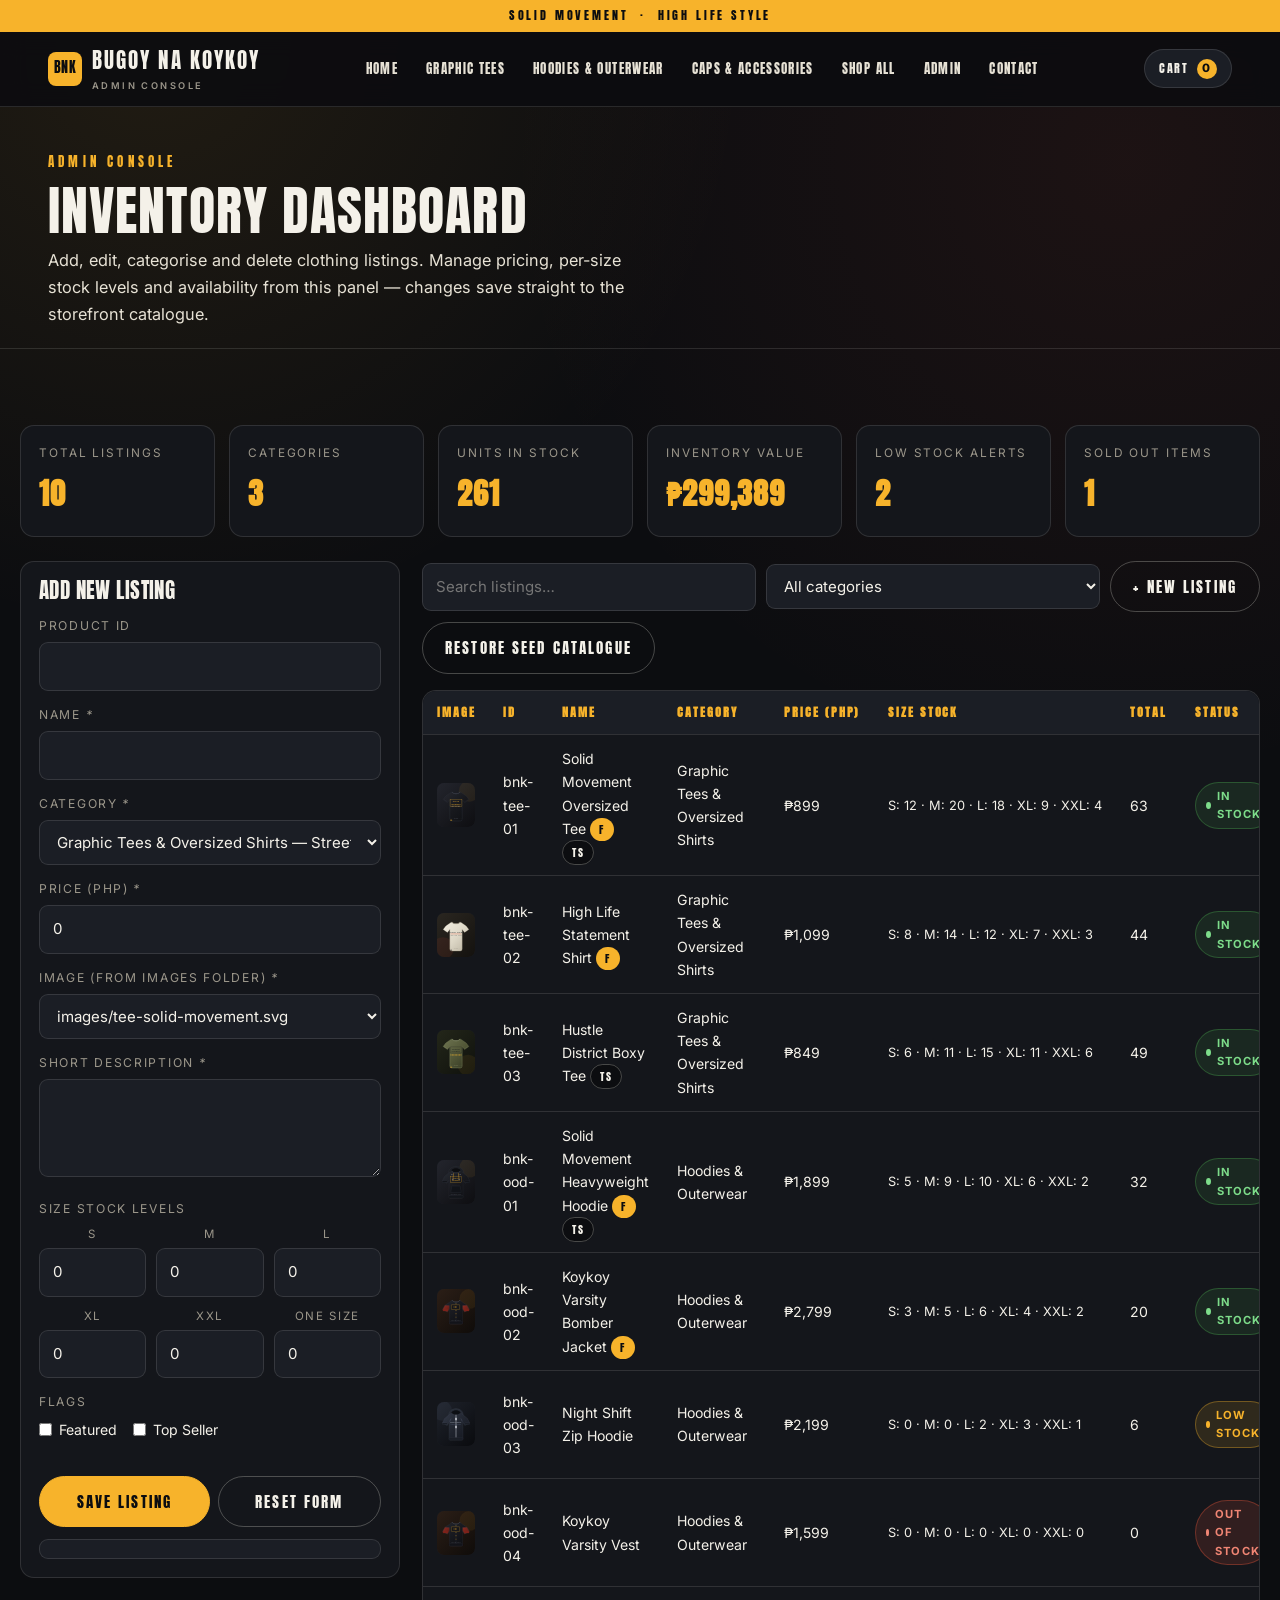
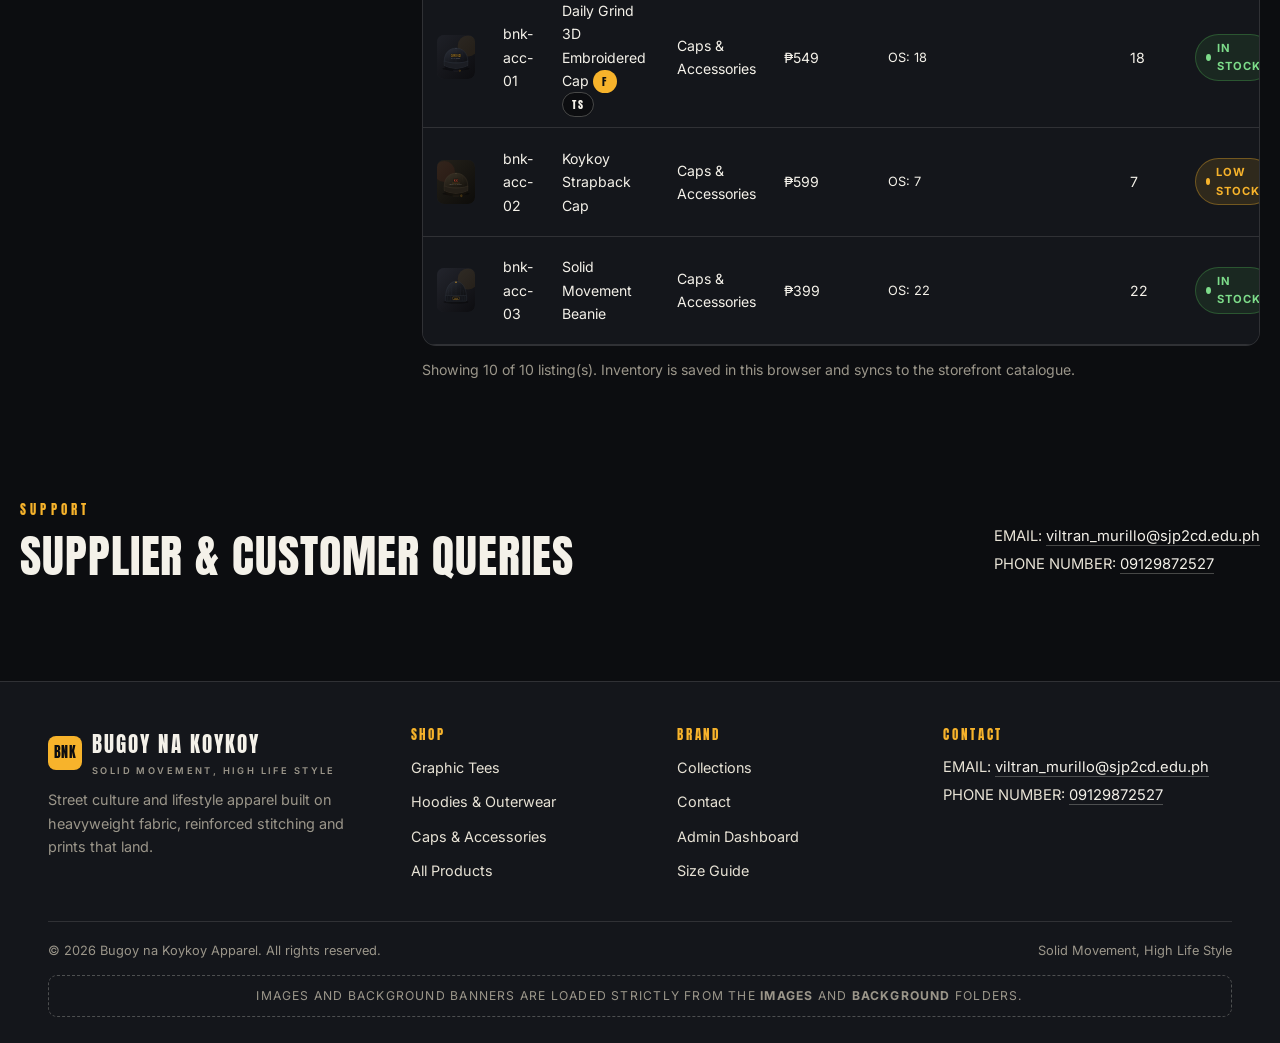
==== admin.html @ 97ed1584 "Build Bugoy na Koykoy Apparel e-commerce site Add the full storefront for Bugoy na Koykoy Apparel (S" ====
<!DOCTYPE html>
<html lang="en">
  <head>
    <meta charset="utf-8" />
    <meta name="viewport" content="width=device-width, initial-scale=1" />
    <meta
      name="description"
      content="Bugoy na Koykoy Apparel admin dashboard — add, edit, categorise and delete clothing listings, manage pricing, size stock and inventory levels."
    />
    <title>Admin Dashboard – Bugoy na Koykoy Apparel</title>
    <link rel="preconnect" href="https://fonts.googleapis.com" />
    <link rel="preconnect" href="https://fonts.gstatic.com" crossorigin />
    <link
      href="https://fonts.googleapis.com/css2?family=Anton&family=Inter:wght@400;500;600;700;800&display=swap"
      rel="stylesheet"
    />
    <link rel="stylesheet" href="css/style.css" />
    <link rel="icon" href="images/favicon.svg" type="image/svg+xml" />
  </head>
  <body>
    <a class="skip-link" href="#main">Skip to content</a>

    <div class="topbar">Solid Movement &nbsp;·&nbsp; High Life Style</div>

    <header class="site-header">
      <div class="container header-inner">
        <a class="logo" href="index.html">
          <span class="logo-mark" aria-hidden="true">BNK</span>
          <span>
            Bugoy na Koykoy
            <small>Admin Console</small>
          </span>
        </a>

        <button
          class="nav-toggle"
          id="navToggle"
          aria-expanded="false"
          aria-controls="navList"
          aria-label="Toggle navigation"
        >
          <span class="bars" aria-hidden="true"><span></span><span></span><span></span></span>
          Menu
        </button>

        <nav class="nav" aria-label="Primary navigation">
          <ul class="nav-list" id="navList">
            <li><a class="nav-link" href="index.html">Home</a></li>
            <li>
              <a class="nav-link" href="products.html?cat=graphic-tees">Graphic Tees</a>
            </li>
            <li>
              <a class="nav-link" href="products.html?cat=hoodies-outerwear">Hoodies &amp; Outerwear</a>
            </li>
            <li>
              <a class="nav-link" href="products.html?cat=caps-accessories">Caps &amp; Accessories</a>
            </li>
            <li><a class="nav-link" href="products.html">Shop All</a></li>
            <li><a class="nav-link" href="admin.html">Admin</a></li>
            <li><a class="nav-link" href="#contact">Contact</a></li>
          </ul>
        </nav>

        <div class="header-actions">
          <button class="cart-btn" type="button" data-open-cart>
            Cart <span class="cart-count" data-cart-count>0</span>
          </button>
        </div>
      </div>
    </header>

    <main id="main">
      <section class="page-head">
        <div class="container">
          <p class="eyebrow">Admin Console</p>
          <h1>Inventory Dashboard</h1>
          <p class="lede">
            Add, edit, categorise and delete clothing listings. Manage pricing,
            per-size stock levels and availability from this panel — changes save
            straight to the storefront catalogue.
          </p>
        </div>
      </section>

      <section class="section container">
        <!-- ------------------------- SUMMARY ------------------------ -->
        <div class="stat-grid" id="statGrid"></div>

        <div class="admin-layout">
          <!-- ----------------------- PRODUCT FORM -------------------- -->
          <form class="admin-panel" id="adminForm" novalidate>
            <h2 id="formHeading">Add New Listing</h2>

            <label class="field">
              <span>Product ID</span>
              <input class="input" id="productId" type="text" autocomplete="off" />
            </label>

            <label class="field">
              <span>Name <em>*</em></span>
              <input class="input" id="name" type="text" required autocomplete="off" />
            </label>

            <label class="field">
              <span>Category <em>*</em></span>
              <select class="select" id="category" required></select>
            </label>

            <label class="field">
              <span>Price (PHP) <em>*</em></span>
              <input class="input" id="price" type="number" min="0" step="1" required />
            </label>

            <label class="field">
              <span>Image (from images folder) <em>*</em></span>
              <select class="select" id="image" required></select>
            </label>

            <label class="field">
              <span>Short Description <em>*</em></span>
              <textarea class="textarea" id="description" rows="3" required></textarea>
            </label>

            <div class="field">
              <span>Size Stock Levels</span>
              <div class="stock-editor" id="stockEditor"></div>
            </div>

            <div class="form-grid" style="margin-bottom: 14px;">
              <label class="field">
                <span>Flags</span>
                <div style="display: flex; gap: 16px; flex-wrap: wrap;">
                  <label style="display: flex; gap: 7px; align-items: center; font-size: 0.88rem;">
                    <input type="checkbox" id="featured" /> Featured
                  </label>
                  <label style="display: flex; gap: 7px; align-items: center; font-size: 0.88rem;">
                    <input type="checkbox" id="topSeller" /> Top Seller
                  </label>
                </div>
              </label>
            </div>

            <div class="card-actions">
              <button class="btn" type="submit" id="saveBtn">Save Listing</button>
              <button class="btn secondary" type="button" id="resetBtn">Reset Form</button>
            </div>

            <p class="form-msg" id="formMsg" aria-live="polite"></p>
          </form>

          <!-- ----------------------- LISTINGS TABLE ------------------ -->
          <div>
            <div class="admin-toolbar">
              <input
                class="input"
                id="tableSearch"
                type="search"
                placeholder="Search listings…"
                autocomplete="off"
              />
              <select class="select" id="tableCategory">
                <option value="all">All categories</option>
              </select>
              <button class="btn secondary" type="button" id="newBtn">+ New Listing</button>
              <button class="btn ghost" type="button" id="restoreBtn">Restore Seed Catalogue</button>
            </div>

            <div class="table-wrap">
              <table class="table" id="productsTable" aria-label="Product inventory">
                <thead>
                  <tr>
                    <th>Image</th>
                    <th>ID</th>
                    <th>Name</th>
                    <th>Category</th>
                    <th>Price (PHP)</th>
                    <th>Size Stock</th>
                    <th>Total</th>
                    <th>Status</th>
                    <th>Actions</th>
                  </tr>
                </thead>
                <tbody id="productsTableBody"></tbody>
              </table>
            </div>

            <p class="meta" style="margin-top: 12px;" id="tableMeta"></p>
          </div>
        </div>
      </section>

      <section class="section-tight container" id="contact">
        <header class="section-header">
          <div>
            <p class="eyebrow">Support</p>
            <h2 class="section-title">Supplier &amp; Customer Queries</h2>
          </div>
          <div class="contact-line">
            <div>EMAIL: <a href="mailto:viltran_murillo@sjp2cd.edu.ph">viltran_murillo@sjp2cd.edu.ph</a></div>
            <div>PHONE NUMBER: <a href="tel:09129872527">09129872527</a></div>
          </div>
        </header>
      </section>
    </main>

    <footer class="site-footer">
      <div class="container">
        <div class="footer-grid">
          <div class="footer-brand">
            <a class="logo" href="index.html">
              <span class="logo-mark" aria-hidden="true">BNK</span>
              <span>
                Bugoy na Koykoy
                <small>Solid Movement, High Life Style</small>
              </span>
            </a>
            <p>
              Street culture and lifestyle apparel built on heavyweight fabric,
              reinforced stitching and prints that land.
            </p>
          </div>

          <div>
            <h3 class="footer-title">Shop</h3>
            <ul class="footer-list">
              <li><a href="products.html?cat=graphic-tees">Graphic Tees</a></li>
              <li><a href="products.html?cat=hoodies-outerwear">Hoodies &amp; Outerwear</a></li>
              <li><a href="products.html?cat=caps-accessories">Caps &amp; Accessories</a></li>
              <li><a href="products.html">All Products</a></li>
            </ul>
          </div>

          <div>
            <h3 class="footer-title">Brand</h3>
            <ul class="footer-list">
              <li><a href="index.html#collections">Collections</a></li>
              <li><a href="index.html#contact">Contact</a></li>
              <li><a href="admin.html">Admin Dashboard</a></li>
              <li><a href="products.html">Size Guide</a></li>
            </ul>
          </div>

          <div>
            <h3 class="footer-title">Contact</h3>
            <div class="contact-line">
              <div>EMAIL: <a href="mailto:viltran_murillo@sjp2cd.edu.ph">viltran_murillo@sjp2cd.edu.ph</a></div>
              <div>PHONE NUMBER: <a href="tel:09129872527">09129872527</a></div>
            </div>
          </div>
        </div>

        <div class="footer-bottom">
          <span>&copy; <span id="currentYear">2026</span> Bugoy na Koykoy Apparel. All rights reserved.</span>
          <span>Solid Movement, High Life Style</span>
        </div>
        <p class="notice-strip">
          Images and background banners are loaded strictly from the
          <strong>images</strong> and <strong>background</strong> folders.
        </p>
      </div>
    </footer>

    <!-- ========================= CART DRAWER ======================== -->
    <div class="drawer" id="cartDrawer" hidden>
      <button class="drawer-scrim" type="button" data-close-cart aria-label="Close cart"></button>
      <aside class="drawer-panel" role="dialog" aria-modal="true" aria-label="Shopping cart">
        <div class="drawer-head">
          <h3>Your Cart</h3>
          <button class="modal-close" type="button" data-close-cart aria-label="Close cart">&#10005;</button>
        </div>
        <div class="drawer-body" id="cartLines"></div>
        <div class="drawer-foot">
          <div class="total-row"><span>Subtotal</span><span id="cartTotal">₱0</span></div>
          <button class="btn" type="button" id="checkoutBtn">Checkout</button>
          <button class="btn ghost" type="button" data-close-cart>Keep Shopping</button>
        </div>
      </aside>
    </div>

    <div class="toast-wrap" id="toastWrap"></div>

    <script src="js/app.js"></script>
    <script src="js/admin.js"></script>
  </body>
</html>
---- css/style.css ----
/* ==========================================================================
   Bugoy na Koykoy Apparel — "Solid Movement, High Life Style"
   External stylesheet (CSS3). Mobile-first, responsive breakpoints:
   640px (sm) / 900px (md) / 1200px (lg)
   ========================================================================== */

/* ---------- 1. Reset & tokens ---------- */
*,
*::before,
*::after {
  margin: 0;
  padding: 0;
  box-sizing: border-box;
}

:root {
  --ink: #0c0d10;
  --ink-2: #14161b;
  --ink-3: #1b1e25;
  --ink-4: #252932;
  --bone: #f4f1e9;
  --bone-2: #e7e2d5;
  --gold: #f7b32b;
  --gold-deep: #d98c07;
  --rust: #e2543c;
  --muted: #9b968a;
  --line: rgba(244, 241, 233, 0.12);
  --line-strong: rgba(244, 241, 233, 0.26);
  --success: #4caf50;
  --radius: 14px;
  --radius-sm: 9px;
  --shadow: 0 18px 40px -22px rgba(0, 0, 0, 0.9);
  --display: "Anton", "Haettenschweiler", "Arial Narrow", Impact, sans-serif;
  --body: "Inter", system-ui, -apple-system, "Segoe UI", Roboto, Helvetica,
    Arial, sans-serif;
  --max: 1240px;
  --gutter: 16px;
  --header-h: 62px;
}

/* ---------- 2. Base ---------- */
html {
  scroll-behavior: smooth;
  -webkit-text-size-adjust: 100%;
}

body {
  min-height: 100%;
  font-family: var(--body);
  font-size: 16px;
  line-height: 1.65;
  color: var(--bone);
  background-color: var(--ink);
  background-image:
    radial-gradient(circle at 12% 4%, rgba(247, 179, 43, 0.09), transparent 42%),
    radial-gradient(circle at 88% 18%, rgba(226, 84, 60, 0.08), transparent 46%);
  background-attachment: fixed;
  overflow-x: hidden;
}

img {
  max-width: 100%;
  display: block;
}

a {
  color: inherit;
  text-decoration: none;
}

button,
input,
select,
textarea {
  font: inherit;
  color: inherit;
}

ul {
  list-style: none;
}

:focus-visible {
  outline: 2px solid var(--gold);
  outline-offset: 3px;
}

::selection {
  background: var(--gold);
  color: var(--ink);
}

/* ---------- 3. Layout helpers ---------- */
.container {
  width: 100%;
  max-width: var(--max);
  margin: 0 auto;
  padding: 0 var(--gutter);
}

.section {
  padding: 56px 0;
}

.section-tight {
  padding: 36px 0;
}

.skip-link {
  position: absolute;
  left: -9999px;
  top: 0;
  background: var(--gold);
  color: var(--ink);
  padding: 10px 16px;
  z-index: 200;
  font-weight: 700;
}

.skip-link:focus {
  left: 8px;
  top: 8px;
}

.sr-only {
  position: absolute;
  width: 1px;
  height: 1px;
  padding: 0;
  margin: -1px;
  overflow: hidden;
  clip: rect(0 0 0 0);
  white-space: nowrap;
  border: 0;
}

/* ---------- 4. Typography ---------- */
h1,
h2,
h3,
h4 {
  font-family: var(--display);
  font-weight: 400;
  letter-spacing: 0.02em;
  line-height: 1.05;
  text-transform: uppercase;
}

.section-title {
  font-size: clamp(1.75rem, 6vw, 2.9rem);
}

.eyebrow {
  font-family: var(--display);
  font-size: 0.82rem;
  letter-spacing: 0.32em;
  text-transform: uppercase;
  color: var(--gold);
  margin-bottom: 10px;
}

.lede {
  color: var(--bone-2);
  font-size: 1.02rem;
  max-width: 60ch;
}

.meta {
  color: var(--muted);
  font-size: 0.88rem;
}

.muted {
  color: var(--muted);
}

.price {
  font-family: var(--display);
  font-size: 1.3rem;
  letter-spacing: 0.04em;
  color: var(--gold);
}

.section-header {
  display: flex;
  flex-wrap: wrap;
  align-items: flex-end;
  justify-content: space-between;
  gap: 14px;
  margin-bottom: 26px;
}

.section-header p {
  margin-top: 6px;
}

/* ---------- 5. Buttons & chips ---------- */
.btn {
  display: inline-flex;
  align-items: center;
  justify-content: center;
  gap: 8px;
  padding: 12px 22px;
  border: 1px solid var(--gold);
  border-radius: 999px;
  background: var(--gold);
  color: var(--ink);
  font-family: var(--display);
  font-size: 0.95rem;
  letter-spacing: 0.14em;
  text-transform: uppercase;
  cursor: pointer;
  transition: transform 0.16s ease, background-color 0.16s ease,
    color 0.16s ease, border-color 0.16s ease;
}

.btn:hover {
  background: var(--gold-deep);
  border-color: var(--gold-deep);
  transform: translateY(-2px);
}

.btn:active {
  transform: translateY(0);
}

.btn.ghost,
.btn.secondary {
  background: transparent;
  color: var(--bone);
  border-color: var(--line-strong);
}

.btn.ghost:hover,
.btn.secondary:hover {
  background: var(--bone);
  color: var(--ink);
  border-color: var(--bone);
}

.btn.rust {
  background: var(--rust);
  border-color: var(--rust);
  color: #fff;
}

.btn.rust:hover {
  background: #c9432c;
  border-color: #c9432c;
}

.btn.small {
  padding: 8px 14px;
  font-size: 0.78rem;
  letter-spacing: 0.1em;
}

.btn[disabled] {
  opacity: 0.45;
  cursor: not-allowed;
  transform: none;
}

.chip {
  display: inline-flex;
  align-items: center;
  gap: 6px;
  padding: 8px 15px;
  border: 1px solid var(--line);
  border-radius: 999px;
  background: var(--ink-2);
  color: var(--bone-2);
  font-size: 0.82rem;
  font-weight: 600;
  letter-spacing: 0.04em;
  cursor: pointer;
  transition: border-color 0.16s ease, background-color 0.16s ease,
    color 0.16s ease;
}

.chip:hover {
  border-color: var(--gold);
  color: var(--bone);
}

.chip.active {
  background: var(--gold);
  border-color: var(--gold);
  color: var(--ink);
}

/* ---------- 6. Header / navigation ---------- */
.site-header {
  position: sticky;
  top: 0;
  z-index: 60;
  background: rgba(12, 13, 16, 0.92);
  backdrop-filter: blur(12px);
  border-bottom: 1px solid var(--line);
}

.topbar {
  background: var(--gold);
  color: var(--ink);
  text-align: center;
  font-family: var(--display);
  font-size: 0.74rem;
  letter-spacing: 0.24em;
  text-transform: uppercase;
  padding: 6px 12px;
}

.header-inner {
  display: flex;
  align-items: center;
  justify-content: space-between;
  gap: 12px;
  min-height: var(--header-h);
}

.logo {
  display: flex;
  align-items: center;
  gap: 10px;
  font-family: var(--display);
  font-size: 1.16rem;
  letter-spacing: 0.1em;
  text-transform: uppercase;
  white-space: nowrap;
}

.logo-mark {
  display: grid;
  place-items: center;
  width: 34px;
  height: 34px;
  border-radius: 8px;
  background: var(--gold);
  color: var(--ink);
  font-size: 0.86rem;
  letter-spacing: 0.02em;
  flex: none;
}

.logo small {
  display: block;
  font-family: var(--body);
  font-size: 0.58rem;
  letter-spacing: 0.26em;
  color: var(--muted);
  font-weight: 600;
}

.nav-toggle {
  display: inline-flex;
  align-items: center;
  gap: 8px;
  background: transparent;
  border: 1px solid var(--line-strong);
  color: var(--bone);
  padding: 8px 13px;
  border-radius: 999px;
  font-family: var(--display);
  font-size: 0.78rem;
  letter-spacing: 0.16em;
  text-transform: uppercase;
  cursor: pointer;
}

.nav-toggle .bars {
  display: grid;
  gap: 3px;
}

.nav-toggle .bars span {
  display: block;
  width: 16px;
  height: 2px;
  background: currentColor;
}

.nav {
  display: none;
}

.nav-list {
  display: flex;
  flex-direction: column;
  gap: 2px;
}

.nav.open {
  display: block;
}

.nav-link {
  display: block;
  padding: 10px 8px;
  border-radius: var(--radius-sm);
  font-family: var(--display);
  font-size: 0.92rem;
  letter-spacing: 0.1em;
  text-transform: uppercase;
  color: var(--bone-2);
}

.nav-link:hover,
.nav-link:focus-visible {
  background: var(--ink-3);
  color: var(--gold);
}

.header-actions {
  display: flex;
  align-items: center;
  gap: 8px;
}

.cart-btn {
  position: relative;
  display: inline-flex;
  align-items: center;
  gap: 8px;
  background: var(--ink-3);
  border: 1px solid var(--line);
  color: var(--bone);
  border-radius: 999px;
  padding: 8px 14px;
  font-family: var(--display);
  font-size: 0.78rem;
  letter-spacing: 0.14em;
  text-transform: uppercase;
  cursor: pointer;
}

.cart-btn:hover {
  border-color: var(--gold);
}

.cart-count {
  min-width: 20px;
  height: 20px;
  padding: 0 5px;
  display: grid;
  place-items: center;
  border-radius: 999px;
  background: var(--gold);
  color: var(--ink);
  font-family: var(--body);
  font-weight: 800;
  font-size: 0.72rem;
}

/* ---------- 7. Hero ---------- */
.hero {
  position: relative;
  isolation: isolate;
  display: grid;
  align-items: center;
  min-height: 62vh;
  padding: 72px 0;
  background-color: var(--ink-2);
  background-image: url("../background/hero.svg");
  background-size: cover;
  background-position: center;
  background-repeat: no-repeat;
  overflow: hidden;
}

.hero::after {
  content: "";
  position: absolute;
  inset: 0;
  z-index: -1;
  background: linear-gradient(
    100deg,
    rgba(8, 9, 11, 0.94) 0%,
    rgba(8, 9, 11, 0.72) 48%,
    rgba(8, 9, 11, 0.38) 100%
  );
}

.hero-content {
  max-width: 720px;
}

.hero h1 {
  font-size: clamp(2.5rem, 11vw, 5.4rem);
  line-height: 0.95;
  margin-bottom: 16px;
}

.hero h1 em {
  font-style: normal;
  color: var(--gold);
}

.hero-tagline {
  font-family: var(--display);
  font-size: clamp(1.05rem, 4.2vw, 1.6rem);
  letter-spacing: 0.14em;
  text-transform: uppercase;
  color: var(--bone);
  margin-bottom: 14px;
}

.hero p {
  color: var(--bone-2);
  max-width: 52ch;
  margin-bottom: 26px;
}

.hero-actions {
  display: flex;
  flex-wrap: wrap;
  gap: 12px;
}

.hero-stats {
  display: grid;
  grid-template-columns: repeat(2, minmax(0, 1fr));
  gap: 14px;
  margin-top: 40px;
  max-width: 460px;
}

.hero-stat {
  border-left: 2px solid var(--gold);
  padding-left: 12px;
}

.hero-stat b {
  display: block;
  font-family: var(--display);
  font-size: 1.5rem;
  letter-spacing: 0.04em;
  color: var(--bone);
}

.hero-stat span {
  font-size: 0.76rem;
  letter-spacing: 0.14em;
  text-transform: uppercase;
  color: var(--muted);
}

/* ---------- 8. Marquee strip ---------- */
.marquee {
  background: var(--gold);
  color: var(--ink);
  border-top: 1px solid var(--ink);
  border-bottom: 1px solid var(--ink);
  overflow: hidden;
  padding: 10px 0;
}

.marquee-track {
  display: flex;
  gap: 38px;
  width: max-content;
  animation: marquee 26s linear infinite;
  font-family: var(--display);
  font-size: 0.9rem;
  letter-spacing: 0.2em;
  text-transform: uppercase;
}

.marquee-track span::after {
  content: "◆";
  margin-left: 38px;
  opacity: 0.55;
}

@keyframes marquee {
  from {
    transform: translateX(0);
  }
  to {
    transform: translateX(-50%);
  }
}

@media (prefers-reduced-motion: reduce) {
  .marquee-track {
    animation: none;
  }
  html {
    scroll-behavior: auto;
  }
}

/* ---------- 9. Cards / product grid ---------- */
.grid {
  display: grid;
  grid-template-columns: repeat(auto-fill, minmax(240px, 1fr));
  gap: 18px;
}

.card {
  display: flex;
  flex-direction: column;
  background: var(--ink-2);
  border: 1px solid var(--line);
  border-radius: var(--radius);
  overflow: hidden;
  transition: transform 0.18s ease, border-color 0.18s ease,
    box-shadow 0.18s ease;
}

.card:hover {
  transform: translateY(-4px);
  border-color: var(--line-strong);
  box-shadow: var(--shadow);
}

.card-media {
  position: relative;
  background: var(--ink-3);
  aspect-ratio: 1 / 1;
}

.card-media img {
  width: 100%;
  height: 100%;
  object-fit: cover;
}

.card-badges {
  position: absolute;
  top: 10px;
  left: 10px;
  display: flex;
  flex-direction: column;
  gap: 6px;
  align-items: flex-start;
}

.badge {
  padding: 4px 9px;
  border-radius: 999px;
  font-family: var(--display);
  font-size: 0.66rem;
  letter-spacing: 0.14em;
  text-transform: uppercase;
  background: var(--gold);
  color: var(--ink);
}

.badge.dark {
  background: var(--ink);
  color: var(--bone);
  border: 1px solid var(--line-strong);
}

.badge.rust {
  background: var(--rust);
  color: #fff;
}

.card-body {
  display: flex;
  flex-direction: column;
  gap: 8px;
  padding: 16px;
  flex: 1;
}

.card-title {
  font-size: 1.12rem;
}

.card-body .price {
  font-size: 1.15rem;
}

.card-actions {
  display: flex;
  flex-wrap: wrap;
  gap: 8px;
  margin-top: auto;
  padding-top: 6px;
}

.card-actions .btn {
  flex: 1 1 auto;
}

/* Stock / availability tags */
.avail {
  display: inline-flex;
  align-items: center;
  gap: 6px;
  align-self: flex-start;
  padding: 4px 10px;
  border-radius: 999px;
  font-size: 0.7rem;
  font-weight: 700;
  letter-spacing: 0.1em;
  text-transform: uppercase;
  border: 1px solid transparent;
}

.avail::before {
  content: "";
  width: 7px;
  height: 7px;
  border-radius: 50%;
  background: currentColor;
}

.avail.in-stock {
  color: #7ddc8a;
  background: rgba(76, 175, 80, 0.12);
  border-color: rgba(76, 175, 80, 0.34);
}

.avail.low-stock {
  color: var(--gold);
  background: rgba(247, 179, 43, 0.12);
  border-color: rgba(247, 179, 43, 0.34);
}

.avail.out-of-stock {
  color: #f08574;
  background: rgba(226, 84, 60, 0.14);
  border-color: rgba(226, 84, 60, 0.36);
}

/* Size pills */
.size-list {
  display: flex;
  flex-wrap: wrap;
  gap: 6px;
}

.size-pill {
  padding: 3px 9px;
  border: 1px solid var(--line);
  border-radius: 6px;
  font-size: 0.7rem;
  font-weight: 700;
  letter-spacing: 0.06em;
  color: var(--bone-2);
  background: var(--ink-3);
}

.size-pill.sold-out {
  color: var(--muted);
  text-decoration: line-through;
  opacity: 0.55;
}

.size-pill.low {
  border-color: var(--gold);
  color: var(--gold);
}

/* ---------- 10. Collection cards ---------- */
.collection-grid {
  display: grid;
  gap: 18px;
  grid-template-columns: 1fr;
}

.collection-card {
  position: relative;
  display: flex;
  flex-direction: column;
  justify-content: flex-end;
  min-height: 300px;
  padding: 22px;
  border-radius: var(--radius);
  border: 1px solid var(--line);
  overflow: hidden;
  background-color: var(--ink-3);
  background-size: cover;
  background-position: center;
  isolation: isolate;
}

.collection-card::after {
  content: "";
  position: absolute;
  inset: 0;
  z-index: -1;
  background: linear-gradient(
    to top,
    rgba(8, 9, 11, 0.95) 0%,
    rgba(8, 9, 11, 0.55) 55%,
    rgba(8, 9, 11, 0.12) 100%
  );
}

.collection-card h3 {
  font-size: 1.5rem;
  margin-bottom: 6px;
}

.collection-card p {
  color: var(--bone-2);
  font-size: 0.9rem;
  margin-bottom: 14px;
  max-width: 46ch;
}

.collection-card .collection-tag {
  font-family: var(--display);
  font-size: 0.72rem;
  letter-spacing: 0.22em;
  text-transform: uppercase;
  color: var(--gold);
  margin-bottom: 8px;
}

/* ---------- 11. Story / values band ---------- */
.band {
  position: relative;
  background-image: url("../background/banner-story.svg");
  background-size: cover;
  background-position: center;
  border-block: 1px solid var(--line);
  overflow: hidden;
}

.band .container {
  position: relative;
  padding-block: 64px;
}

.value-grid {
  display: grid;
  gap: 16px;
  grid-template-columns: 1fr;
}

.value {
  padding: 20px;
  border: 1px solid var(--line);
  border-radius: var(--radius);
  background: rgba(20, 22, 27, 0.82);
  backdrop-filter: blur(4px);
}

.value h4 {
  font-size: 1.05rem;
  margin-bottom: 8px;
  color: var(--gold);
}

.value p {
  color: var(--bone-2);
  font-size: 0.92rem;
}

/* ---------- 12. Split feature ---------- */
.split {
  display: grid;
  gap: 26px;
  align-items: center;
}

.split-media {
  border-radius: var(--radius);
  overflow: hidden;
  border: 1px solid var(--line);
  background: var(--ink-3);
  aspect-ratio: 4 / 3;
}

.split-media img {
  width: 100%;
  height: 100%;
  object-fit: cover;
}

/* ---------- 13. Catalog page ---------- */
.page-head {
  padding: 44px 0 20px;
  border-bottom: 1px solid var(--line);
}

.page-head h1 {
  font-size: clamp(2rem, 7vw, 3.4rem);
  margin-bottom: 8px;
}

.catalog-layout {
  display: grid;
  gap: 22px;
}

.catalog-layout > * {
  min-width: 0;
}

.filters {
  display: grid;
  gap: 16px;
  padding: 18px;
  border: 1px solid var(--line);
  border-radius: var(--radius);
  background: var(--ink-2);
  align-self: start;
}

.filter-group h4 {
  font-size: 0.82rem;
  letter-spacing: 0.18em;
  color: var(--gold);
  margin-bottom: 10px;
}

.filter-options {
  display: flex;
  flex-wrap: wrap;
  gap: 8px;
}

.field {
  display: block;
  margin-bottom: 14px;
}

.field > span {
  display: block;
  font-size: 0.76rem;
  letter-spacing: 0.14em;
  text-transform: uppercase;
  color: var(--muted);
  margin-bottom: 6px;
}

.input,
.select,
.textarea {
  width: 100%;
  padding: 11px 13px;
  background: var(--ink-3);
  border: 1px solid var(--line);
  border-radius: var(--radius-sm);
  color: var(--bone);
  font-size: 0.94rem;
}

.input:focus,
.select:focus,
.textarea:focus {
  border-color: var(--gold);
  outline: none;
}

.textarea {
  resize: vertical;
  min-height: 90px;
}

.select option {
  background: var(--ink-3);
}

.search-row {
  display: flex;
  gap: 10px;
  flex-wrap: wrap;
}

.search-row .input {
  flex: 1 1 200px;
}

.result-bar {
  display: flex;
  flex-wrap: wrap;
  align-items: center;
  justify-content: space-between;
  gap: 12px;
  margin-bottom: 18px;
}

.empty-state {
  grid-column: 1 / -1;
  padding: 50px 20px;
  text-align: center;
  border: 1px dashed var(--line-strong);
  border-radius: var(--radius);
  color: var(--muted);
}

/* ---------- 14. Product detail modal ---------- */
.modal {
  position: fixed;
  inset: 0;
  z-index: 120;
  display: grid;
  place-items: end center;
  background: rgba(6, 7, 9, 0.82);
  backdrop-filter: blur(4px);
  padding: 0;
}

.modal[hidden] {
  display: none;
}

.modal-panel {
  width: 100%;
  max-width: 980px;
  max-height: 92vh;
  overflow-y: auto;
  background: var(--ink-2);
  border: 1px solid var(--line);
  border-bottom: none;
  border-radius: 18px 18px 0 0;
  animation: sheetUp 0.24s ease;
}

@keyframes sheetUp {
  from {
    transform: translateY(28px);
    opacity: 0;
  }
  to {
    transform: translateY(0);
    opacity: 1;
  }
}

@media (prefers-reduced-motion: reduce) {
  .modal-panel {
    animation: none;
  }
}

.modal-close {
  position: absolute;
  top: 12px;
  right: 12px;
  z-index: 2;
  width: 38px;
  height: 38px;
  border-radius: 50%;
  border: 1px solid var(--line-strong);
  background: rgba(12, 13, 16, 0.7);
  color: var(--bone);
  font-size: 1.1rem;
  cursor: pointer;
}

.modal-close:hover {
  background: var(--rust);
  border-color: var(--rust);
}

.detail {
  display: grid;
  gap: 0;
}

.detail-media {
  background: var(--ink-3);
}

.detail-media img {
  width: 100%;
  aspect-ratio: 1 / 1;
  object-fit: cover;
}

.detail-body {
  padding: 22px;
}

.detail-body h3 {
  font-size: 1.7rem;
  margin-bottom: 6px;
}

.detail-body .price {
  font-size: 1.6rem;
  margin: 10px 0 12px;
}

.detail-body p {
  color: var(--bone-2);
  margin-bottom: 14px;
}

.spec-list {
  display: grid;
  gap: 10px;
  margin: 18px 0;
}

.spec {
  padding: 12px 14px;
  border: 1px solid var(--line);
  border-left: 3px solid var(--gold);
  border-radius: var(--radius-sm);
  background: var(--ink-3);
}

.spec dt {
  font-family: var(--display);
  font-size: 0.72rem;
  letter-spacing: 0.2em;
  text-transform: uppercase;
  color: var(--gold);
  margin-bottom: 4px;
}

.spec dd {
  margin: 0;
  color: var(--bone-2);
  font-size: 0.92rem;
}

.size-picker {
  display: flex;
  flex-wrap: wrap;
  gap: 8px;
  margin: 8px 0 16px;
}

.size-option {
  min-width: 52px;
  padding: 9px 12px;
  border: 1px solid var(--line);
  border-radius: var(--radius-sm);
  background: var(--ink-3);
  color: var(--bone-2);
  font-weight: 700;
  font-size: 0.84rem;
  cursor: pointer;
  transition: all 0.15s ease;
}

.size-option:hover:not([disabled]) {
  border-color: var(--gold);
  color: var(--bone);
}

.size-option.selected {
  background: var(--gold);
  border-color: var(--gold);
  color: var(--ink);
}

.size-option[disabled] {
  opacity: 0.35;
  text-decoration: line-through;
  cursor: not-allowed;
}

.stock-line {
  font-size: 0.8rem;
  color: var(--muted);
  margin-bottom: 14px;
}

.detail-actions {
  display: flex;
  flex-wrap: wrap;
  gap: 10px;
}

/* ---------- 15. Cart drawer ---------- */
.drawer {
  position: fixed;
  inset: 0;
  z-index: 140;
  display: grid;
  grid-template-columns: 1fr;
}

.drawer[hidden] {
  display: none;
}

.drawer-scrim {
  position: absolute;
  inset: 0;
  background: rgba(6, 7, 9, 0.78);
  border: 0;
  cursor: pointer;
}

.drawer-panel {
  position: relative;
  justify-self: end;
  width: 100%;
  max-width: 420px;
  height: 100%;
  background: var(--ink-2);
  border-left: 1px solid var(--line);
  display: flex;
  flex-direction: column;
  animation: drawerIn 0.22s ease;
}

@keyframes drawerIn {
  from {
    transform: translateX(24px);
    opacity: 0;
  }
  to {
    transform: translateX(0);
    opacity: 1;
  }
}

@media (prefers-reduced-motion: reduce) {
  .drawer-panel {
    animation: none;
  }
}

.drawer-head {
  display: flex;
  align-items: center;
  justify-content: space-between;
  gap: 12px;
  padding: 16px 18px;
  border-bottom: 1px solid var(--line);
}

.drawer-head h3 {
  font-size: 1.2rem;
}

.drawer-body {
  flex: 1;
  overflow-y: auto;
  padding: 14px 18px;
}

.drawer-foot {
  padding: 16px 18px;
  border-top: 1px solid var(--line);
  display: grid;
  gap: 12px;
}

.cart-line {
  display: grid;
  grid-template-columns: 62px 1fr;
  gap: 12px;
  padding: 12px 0;
  border-bottom: 1px solid var(--line);
}

.cart-line img {
  width: 62px;
  height: 62px;
  object-fit: cover;
  border-radius: 8px;
  background: var(--ink-3);
}

.cart-line h4 {
  font-size: 0.98rem;
  margin-bottom: 4px;
}

.qty {
  display: inline-flex;
  align-items: center;
  border: 1px solid var(--line);
  border-radius: 999px;
  overflow: hidden;
}

.qty button {
  background: transparent;
  border: none;
  color: var(--bone);
  padding: 4px 10px;
  cursor: pointer;
}

.qty button:hover {
  background: var(--ink-4);
  color: var(--gold);
}

.qty span {
  padding: 0 4px;
  font-size: 0.86rem;
  font-weight: 700;
  min-width: 20px;
  text-align: center;
}

.link-btn {
  background: none;
  border: none;
  color: var(--muted);
  font-size: 0.76rem;
  text-decoration: underline;
  cursor: pointer;
  padding: 0;
}

.link-btn:hover {
  color: var(--rust);
}

.total-row {
  display: flex;
  align-items: center;
  justify-content: space-between;
  font-family: var(--display);
  font-size: 1.2rem;
  letter-spacing: 0.06em;
}

.total-row span:last-child {
  color: var(--gold);
}

/* ---------- 16. Toast ---------- */
.toast-wrap {
  position: fixed;
  left: 50%;
  bottom: 22px;
  transform: translateX(-50%);
  z-index: 200;
  display: grid;
  gap: 8px;
  width: min(92vw, 420px);
}

.toast {
  padding: 12px 16px;
  border-radius: var(--radius-sm);
  background: var(--ink-3);
  border: 1px solid var(--gold);
  color: var(--bone);
  font-size: 0.9rem;
  box-shadow: var(--shadow);
  animation: toastIn 0.2s ease;
}

.toast.error {
  border-color: var(--rust);
}

@keyframes toastIn {
  from {
    opacity: 0;
    transform: translateY(10px);
  }
  to {
    opacity: 1;
    transform: translateY(0);
  }
}

/* ---------- 17. Admin dashboard ---------- */
.admin-layout {
  display: grid;
  gap: 22px;
}

.admin-layout > * {
  min-width: 0;
}

.stat-grid {
  display: grid;
  grid-template-columns: repeat(auto-fit, minmax(160px, 1fr));
  gap: 14px;
  margin-bottom: 24px;
}

.stat-card {
  padding: 18px;
  border: 1px solid var(--line);
  border-radius: var(--radius);
  background: var(--ink-2);
}

.stat-card span {
  display: block;
  font-size: 0.74rem;
  letter-spacing: 0.16em;
  text-transform: uppercase;
  color: var(--muted);
  margin-bottom: 6px;
}

.stat-card b {
  font-family: var(--display);
  font-size: 1.85rem;
  letter-spacing: 0.03em;
  color: var(--gold);
}

.admin-panel {
  border: 1px solid var(--line);
  border-radius: var(--radius);
  background: var(--ink-2);
  padding: 18px;
}

.admin-panel h2 {
  font-size: 1.3rem;
  margin-bottom: 14px;
}

.form-grid {
  display: grid;
  gap: 0 16px;
  grid-template-columns: 1fr;
}

.stock-editor {
  display: grid;
  grid-template-columns: repeat(auto-fit, minmax(86px, 1fr));
  gap: 10px;
}

.stock-field {
  display: grid;
  gap: 4px;
}

.stock-field label {
  font-size: 0.72rem;
  letter-spacing: 0.14em;
  text-transform: uppercase;
  color: var(--muted);
  text-align: center;
}

.form-msg {
  margin-top: 12px;
  padding: 9px 12px;
  border-radius: var(--radius-sm);
  font-size: 0.86rem;
  background: var(--ink-3);
  border: 1px solid var(--line);
}

.form-msg.ok {
  border-color: var(--success);
  color: #9be3a4;
}

.form-msg.err {
  border-color: var(--rust);
  color: #f4a294;
}

.table-wrap {
  overflow-x: auto;
  max-width: 100%;
  border: 1px solid var(--line);
  border-radius: var(--radius);
  background: var(--ink-2);
}

.table {
  width: 100%;
  border-collapse: collapse;
  min-width: 860px;
  font-size: 0.88rem;
}

.table th,
.table td {
  padding: 12px 14px;
  text-align: left;
  border-bottom: 1px solid var(--line);
  vertical-align: middle;
}

.table th {
  position: sticky;
  top: 0;
  background: var(--ink-3);
  font-family: var(--display);
  font-size: 0.74rem;
  letter-spacing: 0.16em;
  text-transform: uppercase;
  color: var(--gold);
  white-space: nowrap;
}

.table tbody tr:hover {
  background: rgba(244, 241, 233, 0.035);
}

.table img.thumb {
  width: 44px;
  height: 44px;
  object-fit: cover;
  border-radius: 7px;
  background: var(--ink-3);
}

.row-actions {
  display: flex;
  gap: 6px;
  flex-wrap: wrap;
}

.admin-toolbar {
  display: flex;
  flex-wrap: wrap;
  gap: 10px;
  align-items: center;
  margin-bottom: 16px;
}

.admin-toolbar .input,
.admin-toolbar .select {
  flex: 1 1 200px;
  width: auto;
}

/* ---------- 18. Footer ---------- */
.site-footer {
  border-top: 1px solid var(--line);
  background: var(--ink-2);
  padding: 46px 0 26px;
  margin-top: 40px;
}

.footer-grid {
  display: grid;
  gap: 26px;
  grid-template-columns: 1fr;
}

.footer-brand p {
  color: var(--muted);
  font-size: 0.9rem;
  max-width: 34ch;
  margin-top: 10px;
}

.footer-title {
  font-family: var(--display);
  font-size: 0.8rem;
  letter-spacing: 0.22em;
  text-transform: uppercase;
  color: var(--gold);
  margin-bottom: 12px;
}

.footer-list li {
  margin-bottom: 8px;
}

.footer-list a {
  color: var(--bone-2);
  font-size: 0.9rem;
}

.footer-list a:hover {
  color: var(--gold);
}

.contact-line {
  color: var(--bone-2);
  font-size: 0.92rem;
  line-height: 1.9;
}

.contact-line a {
  color: var(--bone);
  border-bottom: 1px solid var(--line-strong);
}

.contact-line a:hover {
  color: var(--gold);
  border-color: var(--gold);
}

.footer-bottom {
  margin-top: 30px;
  padding-top: 18px;
  border-top: 1px solid var(--line);
  display: flex;
  flex-wrap: wrap;
  gap: 10px;
  justify-content: space-between;
  color: var(--muted);
  font-size: 0.8rem;
}

.notice-strip {
  margin-top: 14px;
  padding: 10px 14px;
  border: 1px dashed var(--line-strong);
  border-radius: var(--radius-sm);
  font-size: 0.76rem;
  letter-spacing: 0.1em;
  text-transform: uppercase;
  color: var(--muted);
  text-align: center;
}

/* ==========================================================================
   19. Breakpoints
   ========================================================================== */

/* Small devices (>= 640px) */
@media (min-width: 640px) {
  :root {
    --gutter: 22px;
  }

  .grid {
    grid-template-columns: repeat(auto-fill, minmax(250px, 1fr));
  }

  .hero-stats {
    grid-template-columns: repeat(4, minmax(0, 1fr));
  }

  .value-grid {
    grid-template-columns: repeat(2, minmax(0, 1fr));
  }

  .form-grid {
    grid-template-columns: repeat(2, minmax(0, 1fr));
  }

  .footer-grid {
    grid-template-columns: repeat(2, minmax(0, 1fr));
  }

  .detail-body {
    padding: 26px;
  }
}

/* Tablets (>= 900px) */
@media (min-width: 900px) {
  :root {
    --header-h: 74px;
  }

  .nav {
    display: block;
  }

  .nav-toggle {
    display: none;
  }

  .nav-list {
    flex-direction: row;
    align-items: center;
    gap: 4px;
  }

  .nav-link {
    padding: 8px 12px;
    font-size: 0.84rem;
  }

  .header-inner {
    gap: 22px;
  }

  .logo {
    font-size: 1.3rem;
  }

  .collection-grid {
    grid-template-columns: repeat(3, minmax(0, 1fr));
  }

  .collection-card {
    min-height: 380px;
  }

  .split {
    grid-template-columns: minmax(0, 1fr) minmax(0, 1fr);
    gap: 40px;
  }

  .catalog-layout {
    grid-template-columns: 268px minmax(0, 1fr);
    align-items: start;
  }

  .filters {
    position: sticky;
    top: calc(var(--header-h) + 16px);
  }

  .modal {
    place-items: center;
    padding: 24px;
  }

  .modal-panel {
    border-radius: var(--radius);
    border-bottom: 1px solid var(--line);
    max-height: 88vh;
  }

  .detail {
    grid-template-columns: 1fr 1fr;
  }

  .detail-media img {
    height: 100%;
    aspect-ratio: auto;
    min-height: 420px;
  }

  .admin-layout {
    grid-template-columns: 380px minmax(0, 1fr);
    align-items: start;
  }

  .form-grid {
    grid-template-columns: 1fr;
  }

  .footer-grid {
    grid-template-columns: 1.4fr 1fr 1fr 1.2fr;
  }

  .section {
    padding: 76px 0;
  }
}

/* Desktops (>= 1200px) */
@media (min-width: 1200px) {
  :root {
    --gutter: 28px;
  }

  .grid {
    grid-template-columns: repeat(4, minmax(0, 1fr));
  }

  .detail {
    grid-template-columns: 1.05fr 1fr;
  }

  .modal-panel {
    max-width: 1040px;
  }
}

/* Hover-capable pointers only */
@media (hover: none) {
  .card:hover {
    transform: none;
  }
}
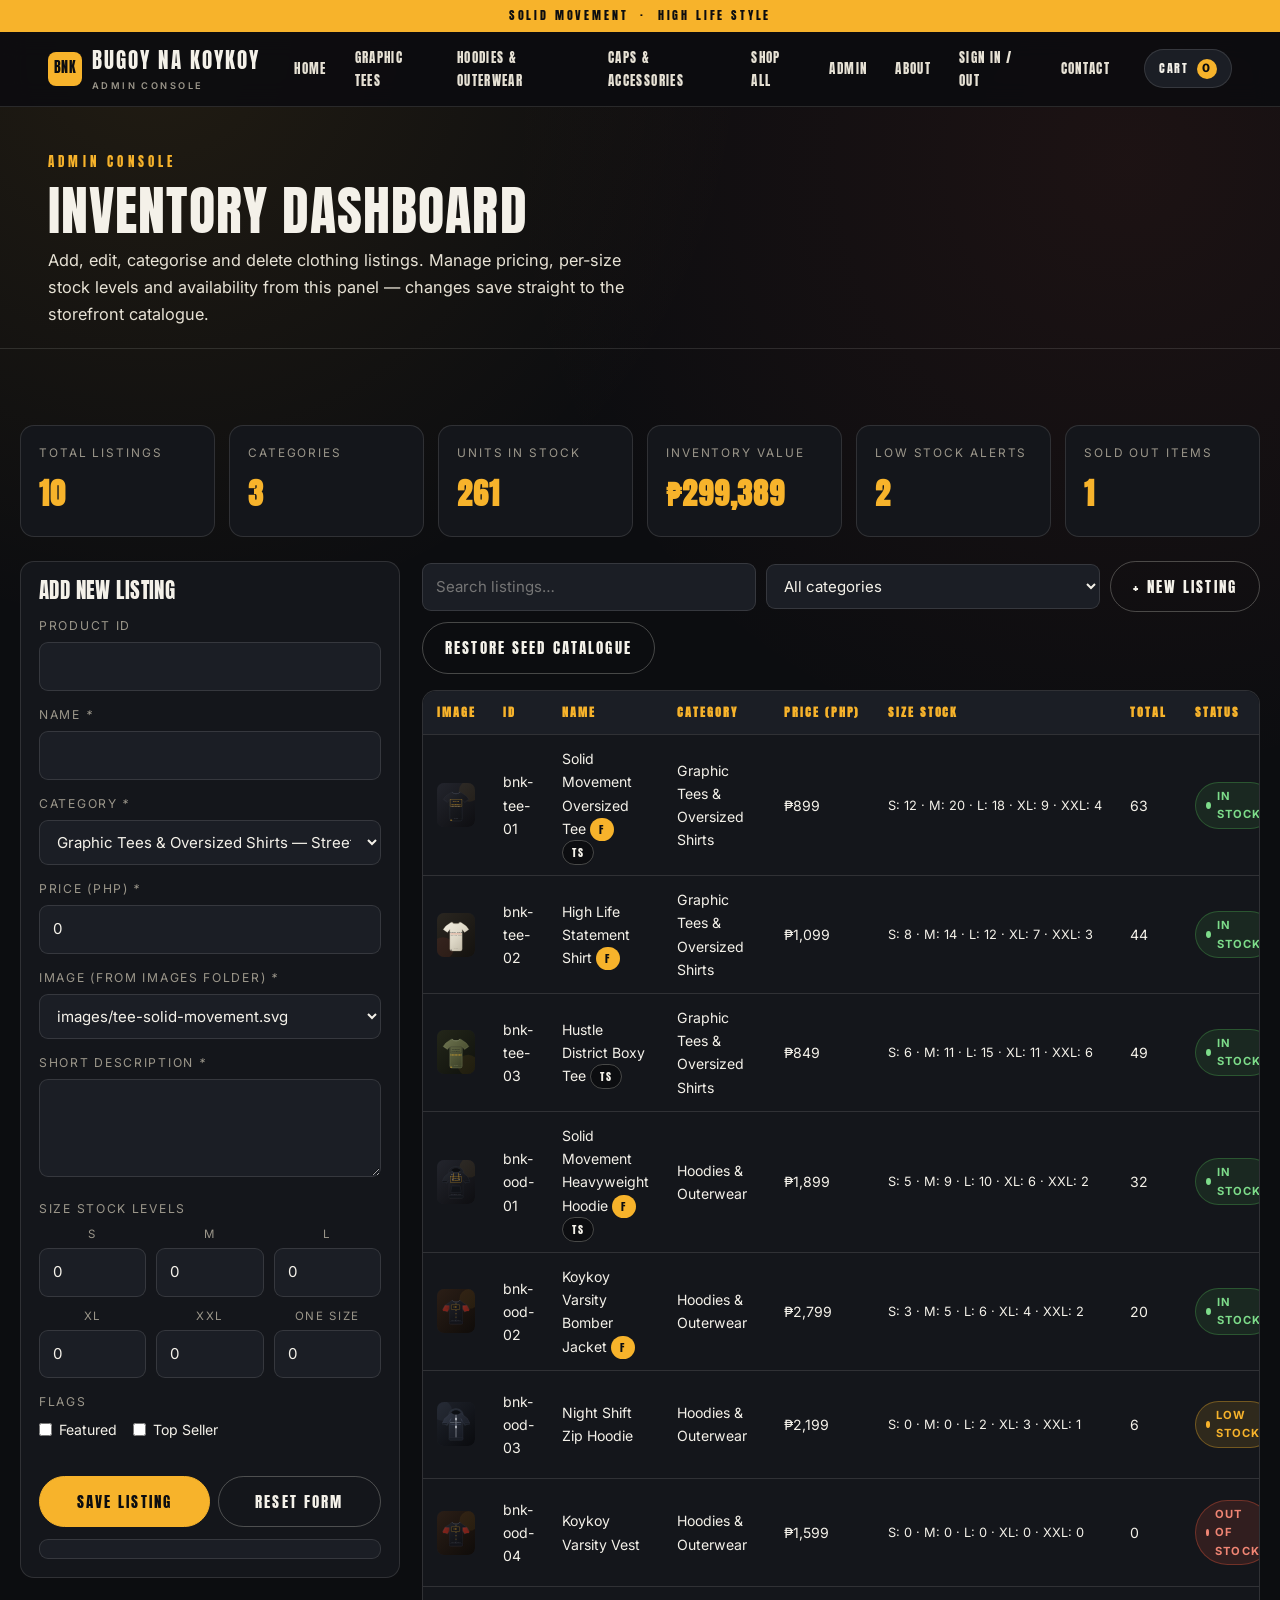
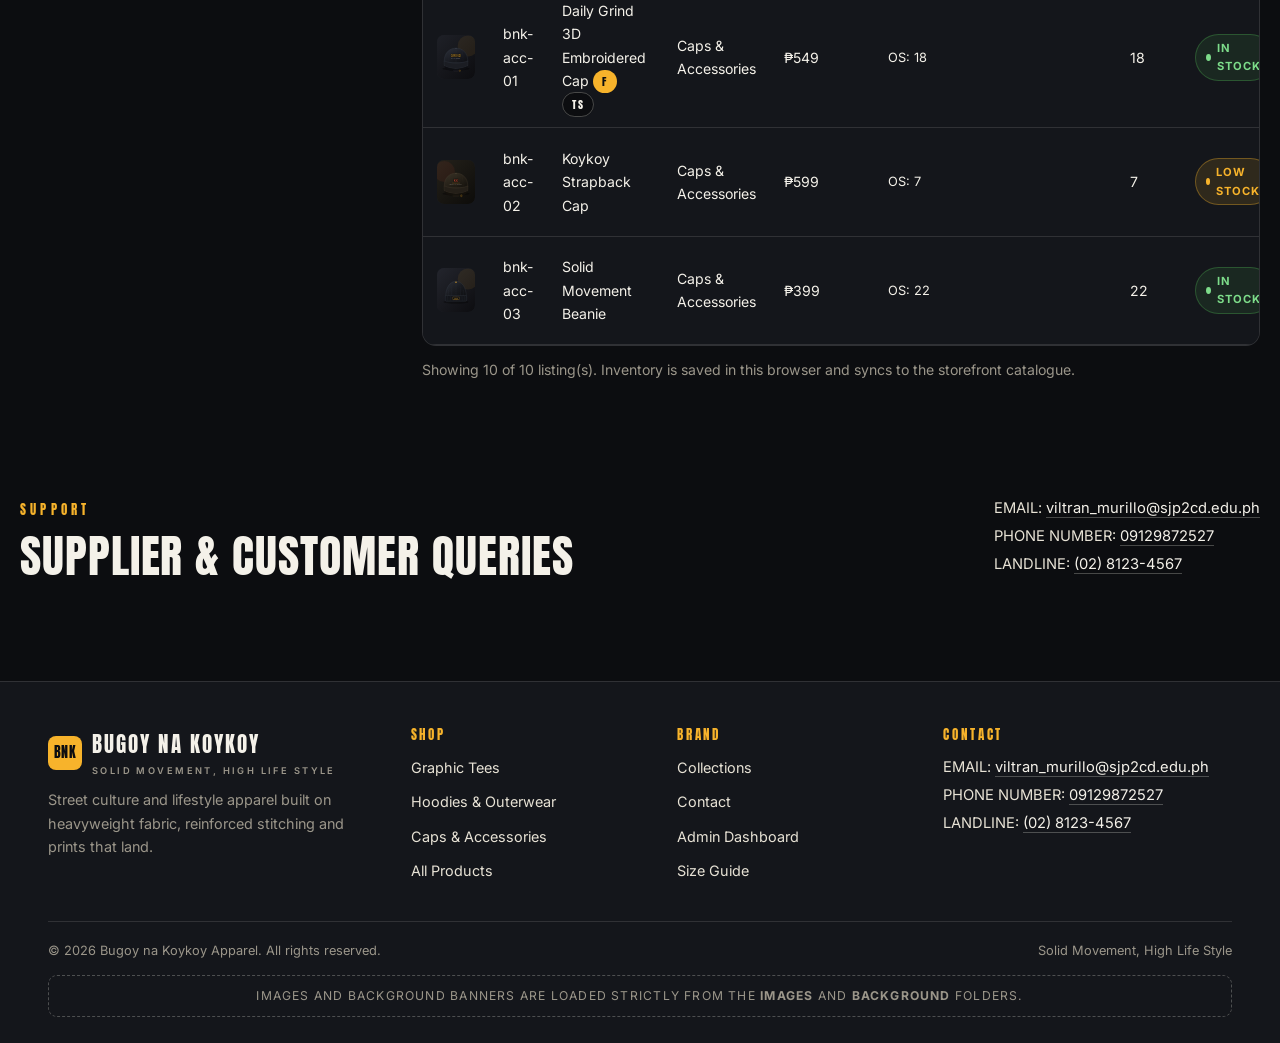
==== commit af478060: "Update site: pages, nav, landline, dashboard, login" ====
--- a/admin.html
+++ b/admin.html
@@ -57,7 +57,9 @@
             </li>
             <li><a class="nav-link" href="products.html">Shop All</a></li>
             <li><a class="nav-link" href="admin.html">Admin</a></li>
-            <li><a class="nav-link" href="#contact">Contact</a></li>
+            <li><a class="nav-link" href="about.html">About</a></li>
+            <li><a class="nav-link" href="login.html">Sign In / Out</a></li>
+            <li><a class="nav-link" href="contact.html">Contact</a></li>
           </ul>
         </nav>
 
@@ -198,6 +200,7 @@
           <div class="contact-line">
             <div>EMAIL: <a href="mailto:viltran_murillo@sjp2cd.edu.ph">viltran_murillo@sjp2cd.edu.ph</a></div>
             <div>PHONE NUMBER: <a href="tel:09129872527">09129872527</a></div>
+            <div>LANDLINE: <a href="tel:0281234567">(02) 8123-4567</a></div>
           </div>
         </header>
       </section>
@@ -245,6 +248,7 @@
             <div class="contact-line">
               <div>EMAIL: <a href="mailto:viltran_murillo@sjp2cd.edu.ph">viltran_murillo@sjp2cd.edu.ph</a></div>
               <div>PHONE NUMBER: <a href="tel:09129872527">09129872527</a></div>
+            <div>LANDLINE: <a href="tel:0281234567">(02) 8123-4567</a></div>
             </div>
           </div>
         </div>
